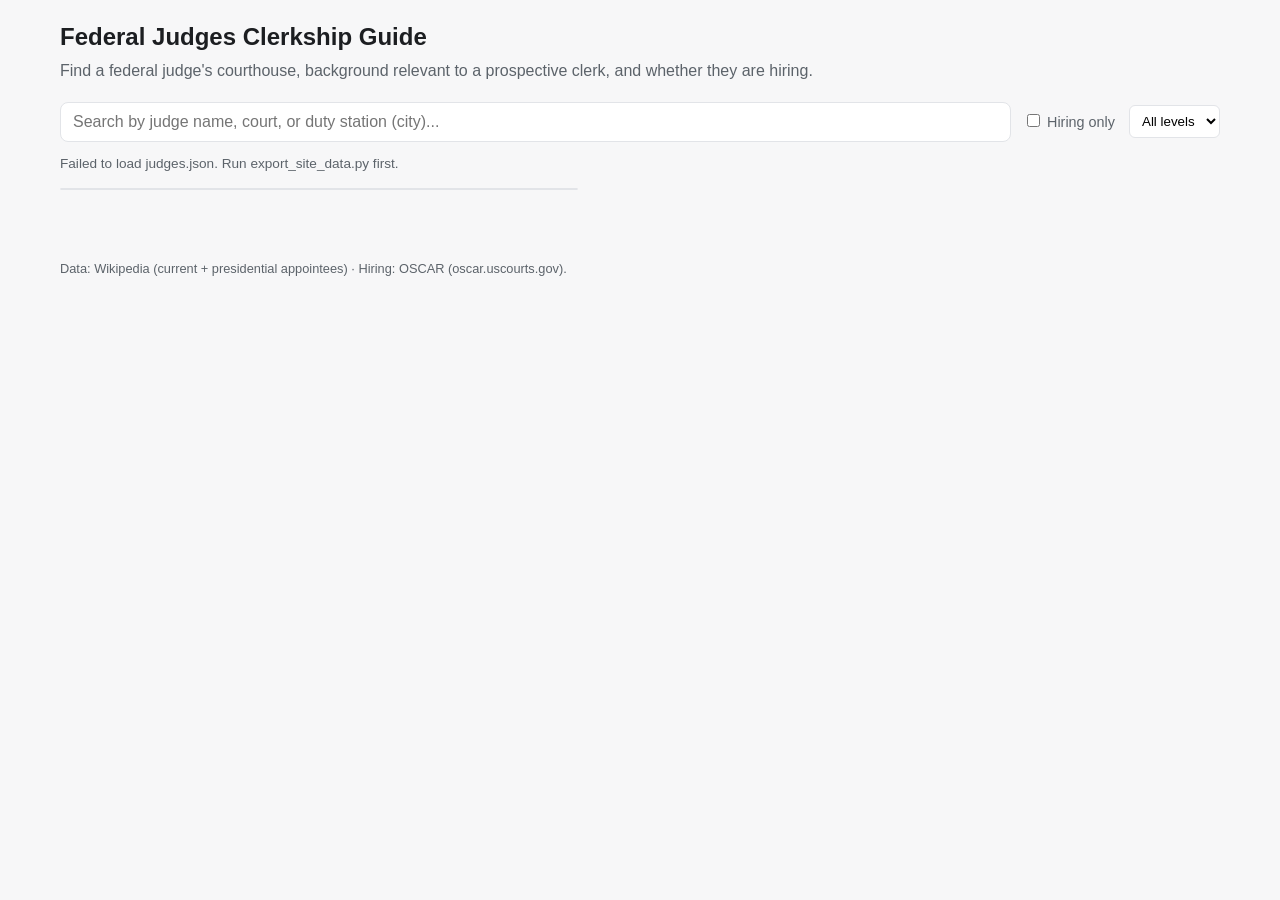
==== app/index.html @ d0f62d7f "Initial commit: federal judges clerkship guide Full pipeline (Wikipedia scrape -> merge -> geocode -" ====
<!DOCTYPE html>
<html lang="en">
<head>
  <meta charset="utf-8" />
  <meta name="viewport" content="width=device-width, initial-scale=1" />
  <title>Federal Judges Clerkship Guide</title>
  <link rel="stylesheet" href="styles.css" />
</head>
<body>
  <header>
    <h1>Federal Judges Clerkship Guide</h1>
    <p>Find a federal judge's courthouse, background relevant to a prospective clerk, and whether they are hiring.</p>
  </header>

  <main id="app">
    <section class="toolbar">
      <input
        id="search"
        type="search"
        placeholder="Search by judge name, court, or duty station (city)..."
        autocomplete="off"
      />
      <div class="filters">
        <label><input type="checkbox" id="f-hiring" /> Hiring only</label>
        <label>
          <select id="f-level">
            <option value="">All levels</option>
            <option value="district">District</option>
            <option value="circuit">Circuit</option>
          </select>
        </label>
      </div>
    </section>

    <p id="stats" class="stats"></p>

    <div class="layout">
      <ul id="results" class="results"></ul>
      <aside id="detail" class="detail hidden"></aside>
    </div>
  </main>

  <footer>
    <p>Data: Wikipedia (current + presidential appointees) &middot; Hiring: OSCAR (oscar.uscourts.gov).</p>
  </footer>

  <script src="app.js"></script>
</body>
</html>
---- app/styles.css ----
:root {
  --bg: #f7f7f8;
  --card: #ffffff;
  --ink: #1c1e21;
  --muted: #5c636a;
  --line: #e2e4e8;
  --accent: #1a4d8f;
  --red: #b3261e;
  --blue: #1a56b8;
  --gray: #6b7280;
  --green: #1b7f3b;
  --orange: #b25e00;
  --darkred: #8b1e1e;
}

* { box-sizing: border-box; }

body {
  margin: 0;
  font-family: -apple-system, BlinkMacSystemFont, "Segoe UI", Roboto, Helvetica, Arial, sans-serif;
  background: var(--bg);
  color: var(--ink);
  line-height: 1.45;
}

header {
  padding: 20px 20px 8px;
  max-width: 1200px;
  margin: 0 auto;
}
header h1 { margin: 0 0 4px; font-size: 1.5rem; }
header p { margin: 0; color: var(--muted); }

main { max-width: 1200px; margin: 0 auto; padding: 12px 20px 40px; }

.toolbar {
  display: flex;
  gap: 12px;
  align-items: center;
  flex-wrap: wrap;
  margin-bottom: 12px;
}
#search {
  flex: 1 1 320px;
  padding: 10px 12px;
  font-size: 1rem;
  border: 1px solid var(--line);
  border-radius: 8px;
  background: var(--card);
}
.filters { display: flex; gap: 14px; align-items: center; color: var(--muted); font-size: 0.9rem; }
.filters select {
  padding: 7px 8px;
  border: 1px solid var(--line);
  border-radius: 6px;
  background: var(--card);
}

.stats { color: var(--muted); font-size: 0.85rem; margin: 4px 0 14px; }

.layout {
  display: grid;
  grid-template-columns: 1fr 1.2fr;
  gap: 20px;
  align-items: start;
}

.results {
  list-style: none;
  margin: 0;
  padding: 0;
  max-height: 70vh;
  overflow-y: auto;
  border: 1px solid var(--line);
  border-radius: 10px;
  background: var(--card);
}
.results li {
  padding: 11px 14px;
  border-bottom: 1px solid var(--line);
  cursor: pointer;
}
.results li:last-child { border-bottom: none; }
.results li:hover { background: #f0f3f8; }
.results li.active { background: #e7eefb; }
.results .name { font-weight: 600; }
.results .sub { color: var(--muted); font-size: 0.82rem; }
.badge {
  display: inline-block;
  padding: 1px 7px;
  border-radius: 999px;
  font-size: 0.72rem;
  font-weight: 600;
  color: #fff;
  margin-left: 6px;
}
.badge.hiring { background: var(--green); }
.badge.not-hiring { background: var(--gray); }
.badge.district { background: var(--blue); }
.badge.circuit { background: var(--accent); }

.detail {
  border: 1px solid var(--line);
  border-radius: 10px;
  background: var(--card);
  padding: 18px;
  max-height: 70vh;
  overflow-y: auto;
}
.detail.hidden { display: none; }
.detail h2 { margin: 0 0 2px; font-size: 1.25rem; }
.detail .court { color: var(--muted); margin: 0 0 14px; }

.kv { display: grid; grid-template-columns: 150px 1fr; gap: 6px 14px; margin: 0 0 16px; }
.kv dt { color: var(--muted); font-size: 0.85rem; }
.kv dd { margin: 0; }

.hiring-box {
  border: 1px solid var(--line);
  border-left: 4px solid var(--gray);
  border-radius: 8px;
  padding: 12px 14px;
  margin: 0 0 16px;
  background: #fbfbfc;
}
.hiring-box.yes { border-left-color: var(--green); }
.hiring-box.yes.recent { border-left-color: var(--orange); }
.hiring-box.yes.stale { border-left-color: var(--darkred); }
.hiring-box h3 { margin: 0 0 4px; font-size: 1rem; }

.links { display: flex; flex-wrap: wrap; gap: 8px; margin-top: 6px; }
.links a {
  font-size: 0.82rem;
  color: var(--accent);
  text-decoration: none;
  border: 1px solid var(--line);
  border-radius: 6px;
  padding: 5px 9px;
}
.links a:hover { background: #f0f3f8; }

.bio { font-size: 0.9rem; color: #33373c; }

footer { max-width: 1200px; margin: 0 auto; padding: 18px 20px; color: var(--muted); font-size: 0.8rem; }

@media (max-width: 820px) {
  .layout { grid-template-columns: 1fr; }
  .results, .detail { max-height: none; }
}
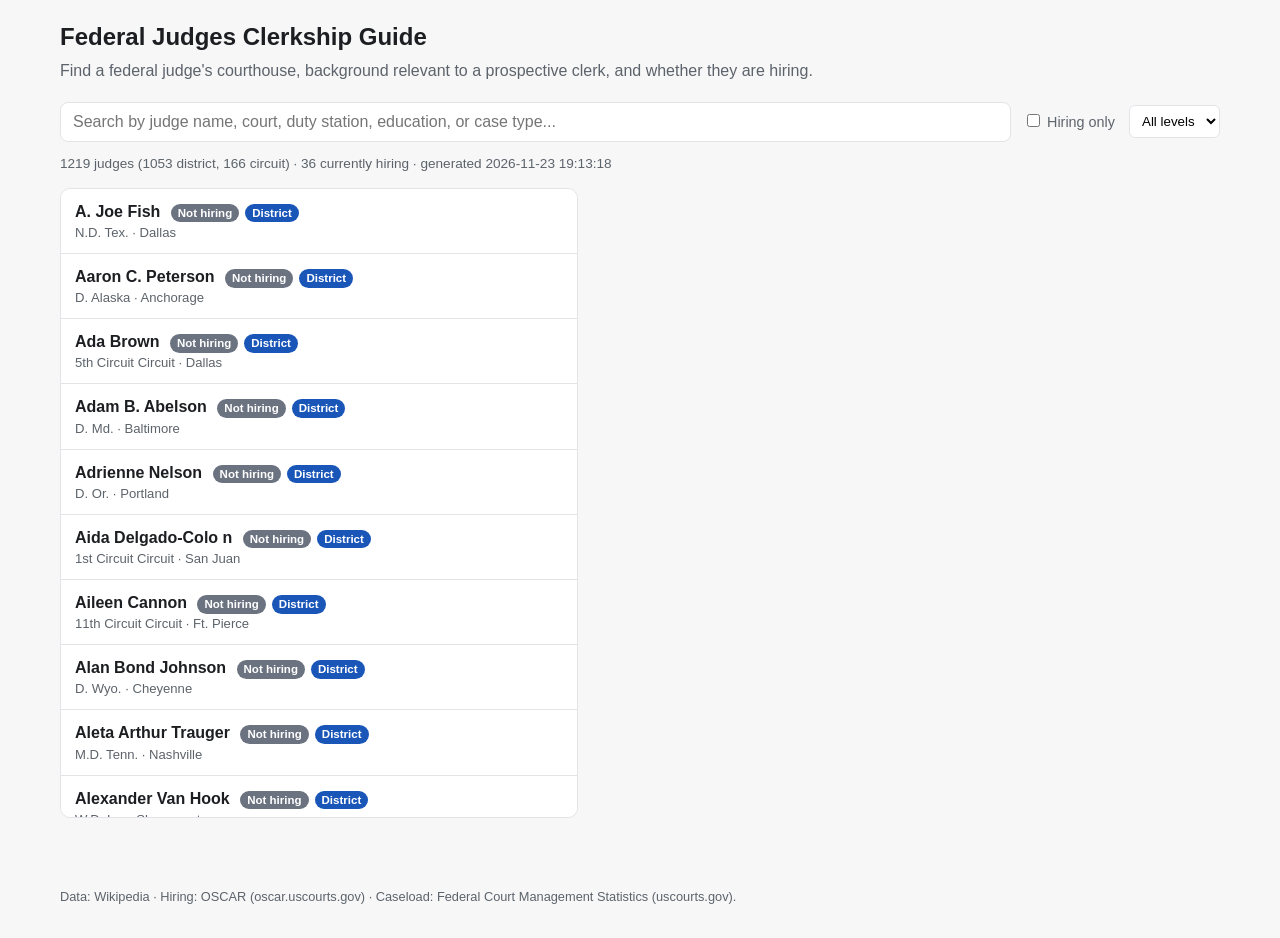
==== commit 44c79203: "Add derived fields, Wikipedia structured extraction, and district caseload data New data added to ju" ====
--- a/app/index.html
+++ b/app/index.html
@@ -17,7 +17,7 @@
       <input
         id="search"
         type="search"
-        placeholder="Search by judge name, court, or duty station (city)..."
+        placeholder="Search by judge name, court, duty station, education, or case type..."
         autocomplete="off"
       />
       <div class="filters">
@@ -41,7 +41,7 @@
   </main>
 
   <footer>
-    <p>Data: Wikipedia (current + presidential appointees) &middot; Hiring: OSCAR (oscar.uscourts.gov).</p>
+    <p>Data: Wikipedia &middot; Hiring: OSCAR (oscar.uscourts.gov) &middot; Caseload: Federal Court Management Statistics (uscourts.gov).</p>
   </footer>
 
   <script src="app.js"></script>
--- a/app/styles.css
+++ b/app/styles.css
@@ -98,6 +98,10 @@
 .badge.not-hiring { background: var(--gray); }
 .badge.district { background: var(--blue); }
 .badge.circuit { background: var(--accent); }
+.badge.chief { background: #7b2d8b; }
+.badge.senior { background: #4a5568; }
+.badge.party-democrat { background: var(--blue); }
+.badge.party-republican { background: var(--red); }
 
 .detail {
   border: 1px solid var(--line);
@@ -141,6 +145,17 @@
 
 .bio { font-size: 0.9rem; color: #33373c; }
 
+.section { margin: 0 0 16px; }
+.section h3 { margin: 0 0 6px; font-size: 1rem; color: var(--ink); }
+.section h4 { margin: 0 0 4px; font-size: 0.85rem; color: var(--muted); text-transform: uppercase; letter-spacing: 0.3px; }
+.section-text { margin: 0; font-size: 0.88rem; color: #33373c; white-space: pre-wrap; line-height: 1.5; }
+.section-text.small { font-size: 0.82rem; color: var(--muted); }
+
+.caseload { border: 1px solid var(--line); border-radius: 8px; padding: 12px 14px; background: #fbfbfc; }
+.caseload h3 { margin: 0 0 10px; }
+.caseload-kv { grid-template-columns: 160px 1fr; margin-bottom: 10px; }
+.caseload-types { margin-top: 10px; }
+
 footer { max-width: 1200px; margin: 0 auto; padding: 18px 20px; color: var(--muted); font-size: 0.8rem; }
 
 @media (max-width: 820px) {
